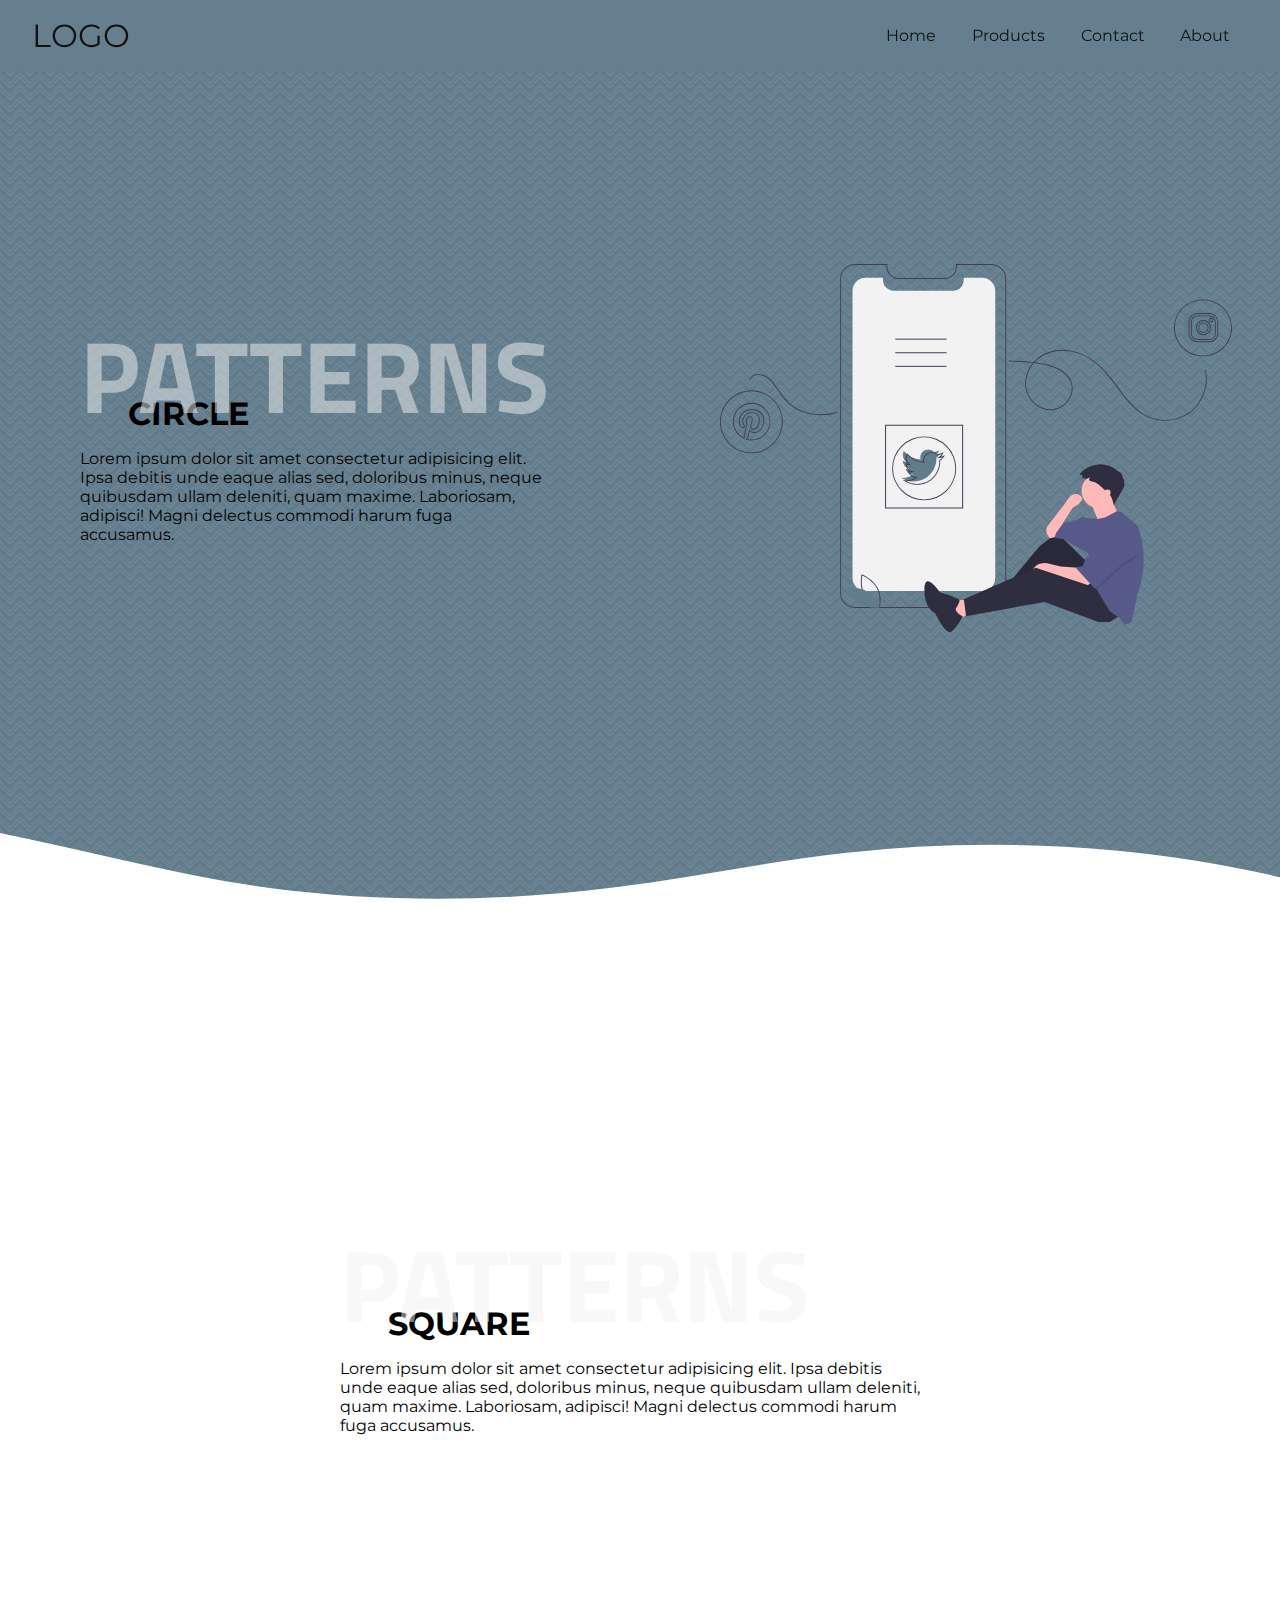
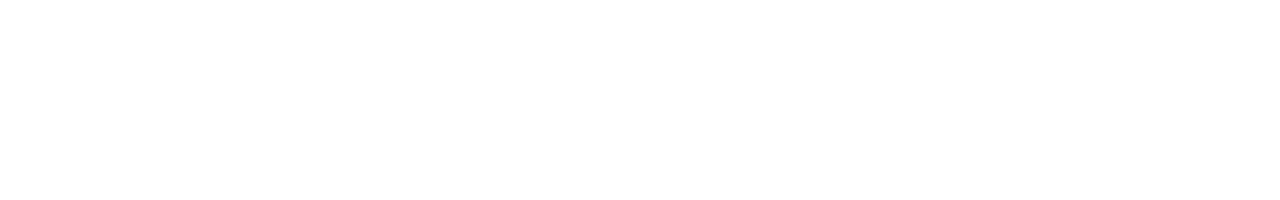
==== index.html @ a1f3b856 "added the main files Html, Css and little Js" ====
<!DOCTYPE html>
<html lang="en">
<head>
    <meta charset="UTF-8">
    <meta name="viewport" content="width=device-width, initial-scale=1.0">
    <link rel="stylesheet" href="style.css">
    <link href="https://fonts.googleapis.com/css2?family=Montserrat&family=Titillium+Web&display=swap" rel="stylesheet">
    <title>Circle Patterns</title>
</head>
<body>
    <!--Header-->
    <header class="header">
        <a href="#" class="logo">LOGO</a>

        <div class="menu-btn">
            <img src="img/menu.png" alt="menu">
        </div>

        <ul class="menu-items">
            <li><a href="#" class="menu-item">Home</a></li>
            <li><a href="#" class="menu-item">Products</a></li>
            <li><a href="#" class="menu-item">Contact</a></li>
            <li><a href="#" class="menu-item">About</a></li>
        </ul>

    </header>

    <!--Hero Section-->
    <section class="section hero-section">

        <div class="hero-col">
            <h1>Patterns</h1>
            <h2>Circle</h2>
            <p>Lorem ipsum dolor sit amet consectetur adipisicing elit. Ipsa debitis unde eaque alias sed, doloribus minus, neque quibusdam ullam deleniti, quam maxime. Laboriosam, adipisci! Magni delectus commodi harum fuga accusamus.</p>
        </div>

        <div class="hero-col">
            <img src="img/undraw_social_sharing_ibwq.svg" alt="social image">
        </div>

        <!--Wave-->
        <div class="custom-shape-divider-bottom-1601122402">
            <svg data-name="Layer 1" xmlns="http://www.w3.org/2000/svg" viewBox="0 0 1200 120" preserveAspectRatio="none">
                <path d="M321.39,56.44c58-10.79,114.16-30.13,172-41.86,82.39-16.72,168.19-17.73,250.45-.39C823.78,31,906.67,72,985.66,92.83c70.05,18.48,146.53,26.09,214.34,3V0H0V27.35A600.21,600.21,0,0,0,321.39,56.44Z" class="shape-fill"></path>
            </svg>
        </div>

    </section>

    <!--second section-->
    <sction class="section sec-section">
        <div class="sec-col">
            <h1>Patterns</h1>
            <h2>Square</h2>
            <p>Lorem ipsum dolor sit amet consectetur adipisicing elit. Ipsa debitis unde eaque alias sed, doloribus minus, neque quibusdam ullam deleniti, quam maxime. Laboriosam, adipisci! Magni delectus commodi harum fuga accusamus.</p>
        </div>
    </sction>

    

    <script src="main.js"></script>
</body>
</html>
---- style.css ----
/* GLobal */
*{
    margin: 0;
    padding: 0;
    box-sizing: border-box;
}

body{font-family: 'Montserrat', sans-serif;}

/* Header */
.header{
    position: fixed;
    top: 0;
    left: 0;
    right: 0;
    display: flex;
    justify-content: space-between;
    align-items: center;
    padding: 1rem 2rem;
    z-index: 1;
    backdrop-filter: blur(50px);/**/
}

.header a{
    text-decoration: none;
    color: #111111;
    font-size: 2rem;
}

.menu-items{
    list-style: none;
    display: flex;
    align-items: center;
}

.menu-items a{
    font-size: 1rem;
    padding: 0.4em 0.8em;
    border-radius: 20px;
    margin: 5px;
    transition: background 0.3s ease-in-out;
}

.menu-items a:hover{background-color: #f2f2f2;}

.menu-btn{
    position: relative;
    display: none;
    justify-content: center;
    align-items: center;
    width: 1.5rem;
    height: 1.5rem;
    cursor: pointer;
    z-index: 1;
}

.menu-btn img{width: 1.5rem;}


/* Section */
.section{
    position: relative;
    height: 100vh;
    display: flex;
    justify-content: center;
    align-items: center;
}

/* Hero Section */
.hero-section{
    background-color: #607D8B;
    background-image: url("data:image/svg+xml,%3Csvg xmlns='http://www.w3.org/2000/svg' width='20' height='12' viewBox='0 0 20 12'%3E%3Cg fill-rule='evenodd'%3E%3Cg id='charlie-brown' fill='%239C92AC' fill-opacity='0.4'%3E%3Cpath d='M9.8 12L0 2.2V.8l10 10 10-10v1.4L10.2 12h-.4zm-4 0L0 6.2V4.8L7.2 12H5.8zm8.4 0L20 6.2V4.8L12.8 12h1.4zM9.8 0l.2.2.2-.2h-.4zm-4 0L10 4.2 14.2 0h-1.4L10 2.8 7.2 0H5.8z'/%3E%3C/g%3E%3C/g%3E%3C/svg%3E");
}

.hero-col{
    padding: clamp(1rem, 8vw, 5rem);/* clamp(min, sweet spot, max) */
    min-width: 50%;
}

.section h1{
    font-size: clamp(60px, 8vw, 200px);
    font-family: 'Titillium Web', sans-serif;
    font-weight: 700;
    line-height: 3vw;
    color: #f2f2f2;
    opacity: 0.5;
    text-transform: uppercase;
    cursor: default;
}

.section h2{
    font-size: clamp(18px, 2.5vw, 60px);
    padding-left: 3rem;
    text-transform: uppercase;
    z-index: 1000;
}

.section p{padding: 1rem 1rem 0 0;}

.hero-section img{width: clamp(350px, 40vw, 600px);}

/* Second Section */
.sec-col{
    width: clamp(300px, 50vw, 600px)
}

/* Wave styles from "shapedivider.app" */
.custom-shape-divider-bottom-1601122402 {
    position: absolute;
    bottom: 0;
    left: 0;
    width: 100%;
    overflow: hidden;
    line-height: 0;
    transform: rotate(180deg);
}

.custom-shape-divider-bottom-1601122402 svg {
    position: relative;
    display: block;
    width: calc(127% + 1.3px);
    height: 100px;
}

.custom-shape-divider-bottom-1601122402 .shape-fill {
    fill: #FFFFFF;
}

/* For tablet devices */
@media (max-width: 1023px){
    .section{
        flex-direction: column;
        padding-top: 80px;
        height: auto;
    }

    .hero-section img{
        width: clamp(300px, 35vw, 550px);
        padding-bottom: 30px;
    }

    .hero-col{
        max-width: 100%;
        width: clamp(300px, 50vw, 600px);
    }

    .header .logo{font-size: 1.5rem;}

    .sec-section{height: 100vh;}

    .menu-btn{display: flex;}

    .menu-items{
        flex-direction: column;
        position: absolute;
        justify-content: space-evenly;
        top: 0;
        right: 0;
        left: 0;
        height: 50vh;
        transform: translateX(100vw);
        background-color: #f2f2f2;
        transition: transform 0.3s ease-in-out;
    }

    .menu-items.open{
        flex-direction: column;
        position: absolute;
        justify-content: space-evenly;
        top: 0;
        right: 0;
        left: 0;
        height: 50vh;
        transform: translateX(0vw);
        background-color: #f2f2f2;
    }

    .menu-items a:hover{background-color: #607D8B;}

}

/* For mobile devices */
@media (max-width: 767px) {
    .custom-shape-divider-bottom-1601122402 svg {
        width: calc(146% + 1.3px);
        height: 91px;
    }
}
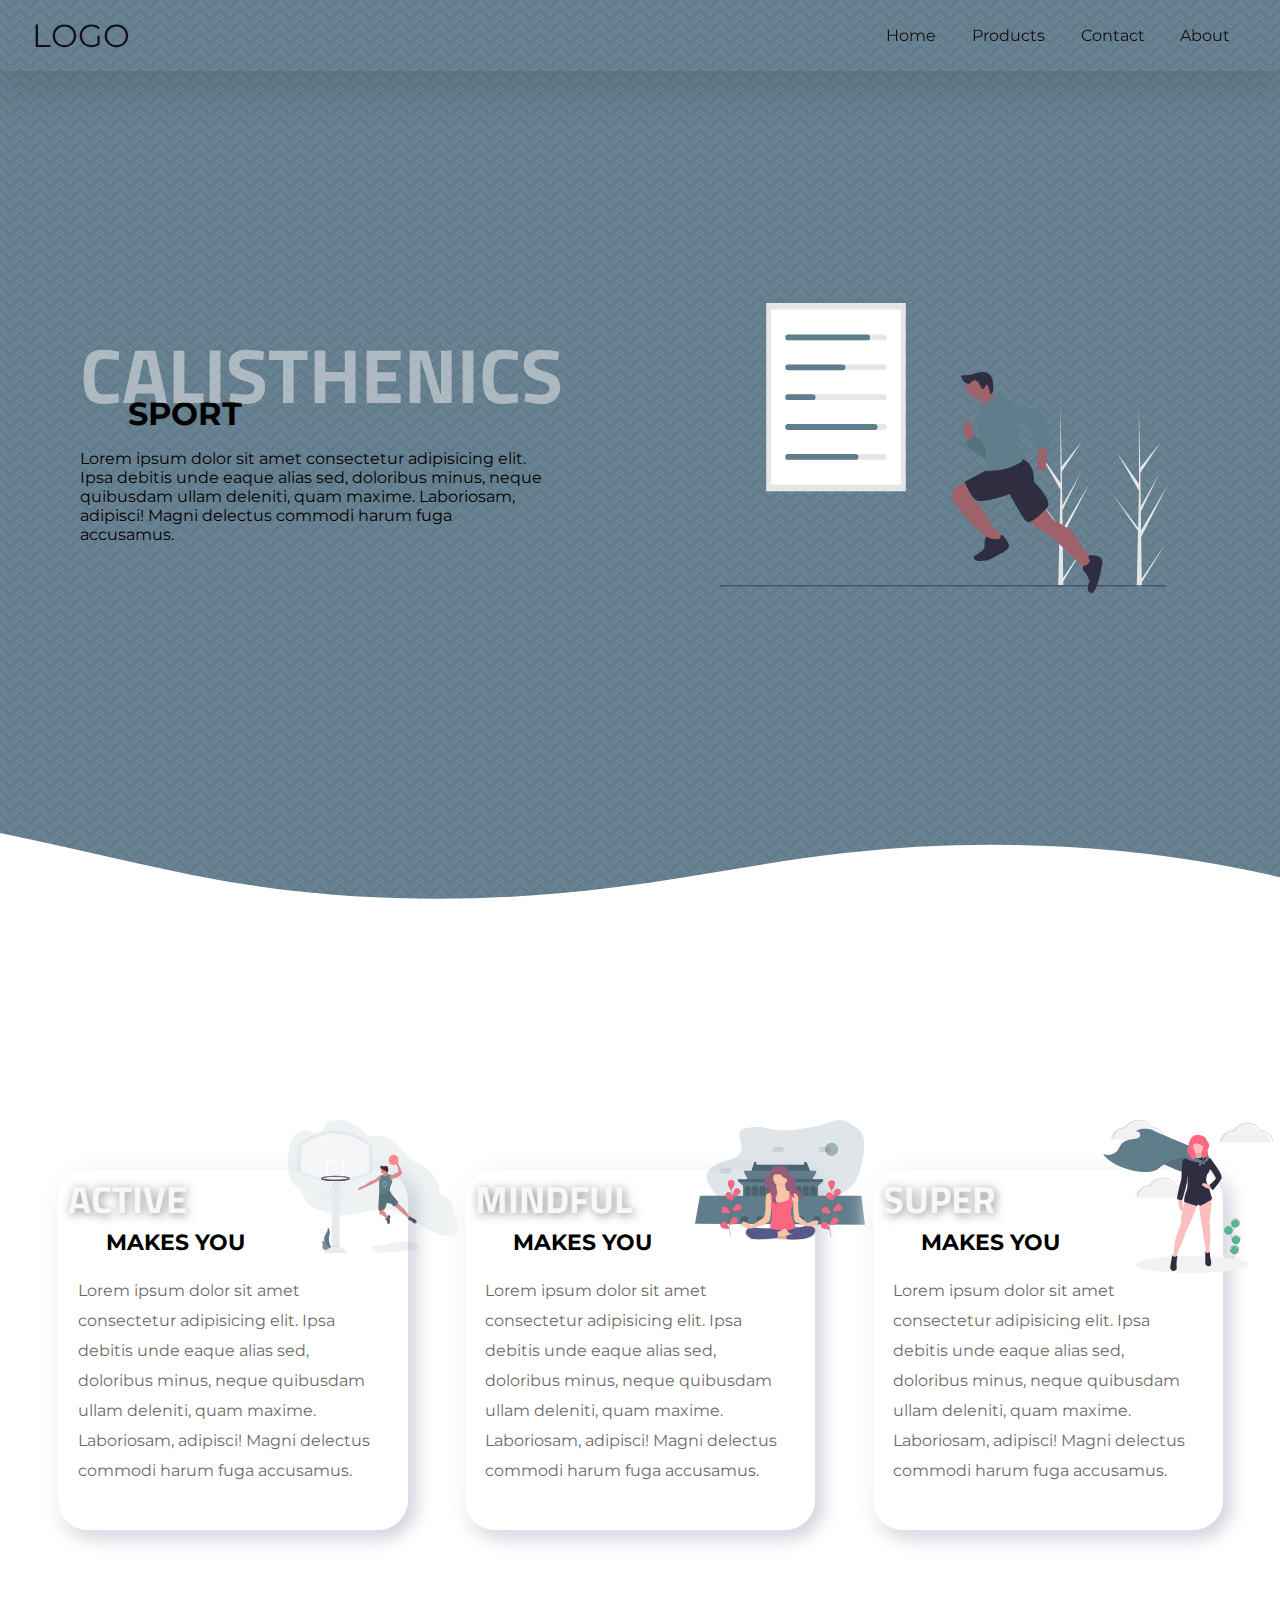
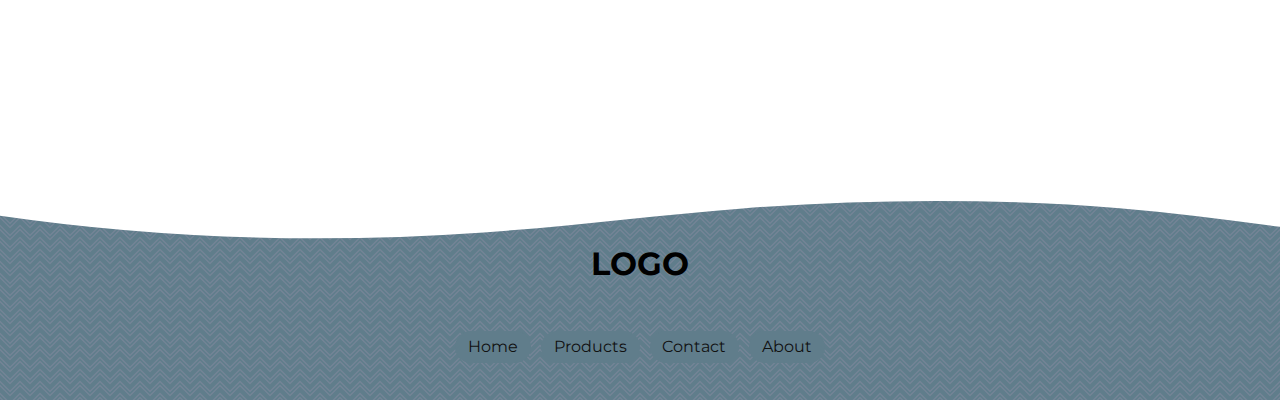
==== commit 24436e57: "modify some things in main files" ====
--- a/index.html
+++ b/index.html
@@ -29,13 +29,13 @@
     <section class="section hero-section">
 
         <div class="hero-col">
-            <h1>Patterns</h1>
-            <h2>Circle</h2>
+            <h1>Calisthenics</h1>
+            <h2>Sport</h2>
             <p>Lorem ipsum dolor sit amet consectetur adipisicing elit. Ipsa debitis unde eaque alias sed, doloribus minus, neque quibusdam ullam deleniti, quam maxime. Laboriosam, adipisci! Magni delectus commodi harum fuga accusamus.</p>
         </div>
 
         <div class="hero-col">
-            <img src="img/undraw_social_sharing_ibwq.svg" alt="social image">
+            <img src="img/undraw_fitness_stats_sht6.svg" alt="social image">
         </div>
 
         <!--Wave-->
@@ -49,14 +49,68 @@
 
     <!--second section-->
     <sction class="section sec-section">
+        
         <div class="sec-col">
-            <h1>Patterns</h1>
-            <h2>Square</h2>
-            <p>Lorem ipsum dolor sit amet consectetur adipisicing elit. Ipsa debitis unde eaque alias sed, doloribus minus, neque quibusdam ullam deleniti, quam maxime. Laboriosam, adipisci! Magni delectus commodi harum fuga accusamus.</p>
+
+            <div class="title">
+                <h1>Active</h1>
+                <h2>Makes You</h2>
+            </div>
+
+            <img src="img/undraw_basketball_agx4.svg" alt="basketball">
+            
+            <div class="content">
+                <p>Lorem ipsum dolor sit amet consectetur adipisicing elit. Ipsa debitis unde eaque alias sed, doloribus minus, neque quibusdam ullam deleniti, quam maxime. Laboriosam, adipisci! Magni delectus commodi harum fuga accusamus.</p>
+            </div>
+
+        </div>
+        
+        <div class ="sec-col">
+
+            <div class="title">
+                <h1>Mindful</h1>
+                <h2>Makes You</h2>
+            </div>
+            <img src="img/undraw_mindfulness_scgo.svg" alt="basketball">
+
+            <div class="content">
+                <p>Lorem ipsum dolor sit amet consectetur adipisicing elit. Ipsa debitis unde eaque alias sed, doloribus minus, neque quibusdam ullam deleniti, quam maxime. Laboriosam, adipisci! Magni delectus commodi harum fuga accusamus.</p>
+            </div>
+        </div>
+
+        <div class="sec-col">
+
+            <div class="title">
+                <h1>Super</h1>
+                <h2>Makes You</h2>
+            </div>
+            <img src="img/undraw_super_woman_dv0y.svg" alt="finish line">
+            
+            <div class="content">
+                <p>Lorem ipsum dolor sit amet consectetur adipisicing elit. Ipsa debitis unde eaque alias sed, doloribus minus, neque quibusdam ullam deleniti, quam maxime. Laboriosam, adipisci! Magni delectus commodi harum fuga accusamus.</p>
+            </div>
         </div>
     </sction>
 
+    <!--Footer-->
     
+    <div class="footer">
+
+        <h1>LOGO</h1>
+
+        <ul class="footer-items">
+            <li><a href="#">Home</a></li>
+            <li><a href="#">Products</a></li>
+            <li><a href="#">Contact</a></li>
+            <li><a href="#">About</a></li>
+        </ul>
+
+        <div class="custom-shape-divider-top-1601157215">
+            <svg data-name="Layer 1" xmlns="http://www.w3.org/2000/svg" viewBox="0 0 1200 120" preserveAspectRatio="none">
+                <path d="M321.39,56.44c58-10.79,114.16-30.13,172-41.86,82.39-16.72,168.19-17.73,250.45-.39C823.78,31,906.67,72,985.66,92.83c70.05,18.48,146.53,26.09,214.34,3V0H0V27.35A600.21,600.21,0,0,0,321.39,56.44Z" class="shape-fill"></path>
+            </svg>
+        </div>
+    </div>
 
     <script src="main.js"></script>
 </body>
--- a/style.css
+++ b/style.css
@@ -16,9 +16,9 @@
     display: flex;
     justify-content: space-between;
     align-items: center;
+    box-shadow: 0 19px 38px rgba(0, 0, 0, 0.1);
     padding: 1rem 2rem;
     z-index: 1;
-    backdrop-filter: blur(50px);/**/
 }
 
 .header a{
@@ -78,7 +78,7 @@
 }
 
 .section h1{
-    font-size: clamp(60px, 8vw, 200px);
+    font-size: clamp(50px, 6vw, 140px);
     font-family: 'Titillium Web', sans-serif;
     font-weight: 700;
     line-height: 3vw;
@@ -97,12 +97,47 @@
 
 .section p{padding: 1rem 1rem 0 0;}
 
-.hero-section img{width: clamp(350px, 40vw, 600px);}
+.hero-section img{width: clamp(300px, 35vw, 550px);}
 
 /* Second Section */
-.sec-col{
-    width: clamp(300px, 50vw, 600px)
-}
+.sec-section{
+    display: flex;
+    flex-direction: row;
+    justify-content: space-evenly;
+    align-items: center;
+    padding: 40px 0;
+}
+
+.sec-section .sec-col{
+    position: relative;
+    height: 360px;
+    width: 350px;
+    background-color: #fff;
+    border-radius: 30px;
+    box-shadow: -5px -5px 20px #fff,
+     5px 5px 20px #babecc;
+}
+
+.sec-col .title h1{
+    font-size: 2.4em;
+    padding: 10px;
+    text-shadow: 2px 2px 10px #222, -2px -2px 10px #f2f2f2;
+}
+
+.sec-col .title h2{
+    font-size: 1.4em;
+}
+
+.sec-col img{
+    width: 170px;
+    position: absolute;
+    top: -50px;
+    right: -50px;
+}
+
+/* benefit p styles*/
+.content{padding: 0 20px;}
+.content p{line-height: 30px;opacity: 0.6;padding-top: 20px;}
 
 /* Wave styles from "shapedivider.app" */
 .custom-shape-divider-bottom-1601122402 {
@@ -126,6 +161,75 @@
     fill: #FFFFFF;
 }
 
+/* Footer */
+.footer{
+    position: relative;
+    display: flex;
+    flex-direction: column;
+    justify-content: space-around;
+    align-items: center;
+    background-color: #607D8B;
+    height: 200px;
+    padding: 1rem 2rem;
+    z-index: 1;
+    background-image: url("data:image/svg+xml,%3Csvg xmlns='http://www.w3.org/2000/svg' width='20' height='12' viewBox='0 0 20 12'%3E%3Cg fill-rule='evenodd'%3E%3Cg id='charlie-brown' fill='%239C92AC' fill-opacity='0.4'%3E%3Cpath d='M9.8 12L0 2.2V.8l10 10 10-10v1.4L10.2 12h-.4zm-4 0L0 6.2V4.8L7.2 12H5.8zm8.4 0L20 6.2V4.8L12.8 12h1.4zM9.8 0l.2.2.2-.2h-.4zm-4 0L10 4.2 14.2 0h-1.4L10 2.8 7.2 0H5.8z'/%3E%3C/g%3E%3C/g%3E%3C/svg%3E");
+}
+
+/* second wave*/
+.custom-shape-divider-top-1601157215 {
+    position: absolute;
+    top: 0;
+    left: 0;
+    width: 100%;
+    overflow: hidden;
+    line-height: 0;
+}
+
+.custom-shape-divider-top-1601157215 svg {
+    position: relative;
+    display: block;
+    width: calc(141% + 1.3px);
+    height: 69px;
+}
+
+.custom-shape-divider-top-1601157215 .shape-fill {
+    fill: #FFFFFF;
+}
+
+/** For mobile devices **/
+@media (max-width: 767px) {
+    .custom-shape-divider-top-1601157215 svg {
+        width: calc(141% + 1.3px);
+        height: 40px;
+    }
+}
+
+.footer h1{text-align: center;}
+
+.footer a{
+    text-decoration: none;
+    color: #111111;
+    font-size: 2rem;
+    background-color: #607D8B;
+}
+
+.footer-items{
+    list-style: none;
+    display: flex;
+    align-items: center;
+    justify-content: center;
+}
+
+.footer-items a{
+    font-size: 1rem;
+    padding: 0.4em 0.8em;
+    border-radius: 20px;
+    margin: 5px;
+    transition: background 0.3s ease-in-out;
+}
+
+.footer-items a:hover{background-color: #f2f2f2;}
+
 /* For tablet devices */
 @media (max-width: 1023px){
     .section{
@@ -145,8 +249,6 @@
     }
 
     .header .logo{font-size: 1.5rem;}
-
-    .sec-section{height: 100vh;}
 
     .menu-btn{display: flex;}
 
@@ -177,6 +279,13 @@
 
     .menu-items a:hover{background-color: #607D8B;}
 
+    .sec-section{
+        flex-direction: column;
+        height: auto;
+        padding: 80px 0;
+    }
+
+    .sec-col{margin-top: 80px;}
 }
 
 /* For mobile devices */
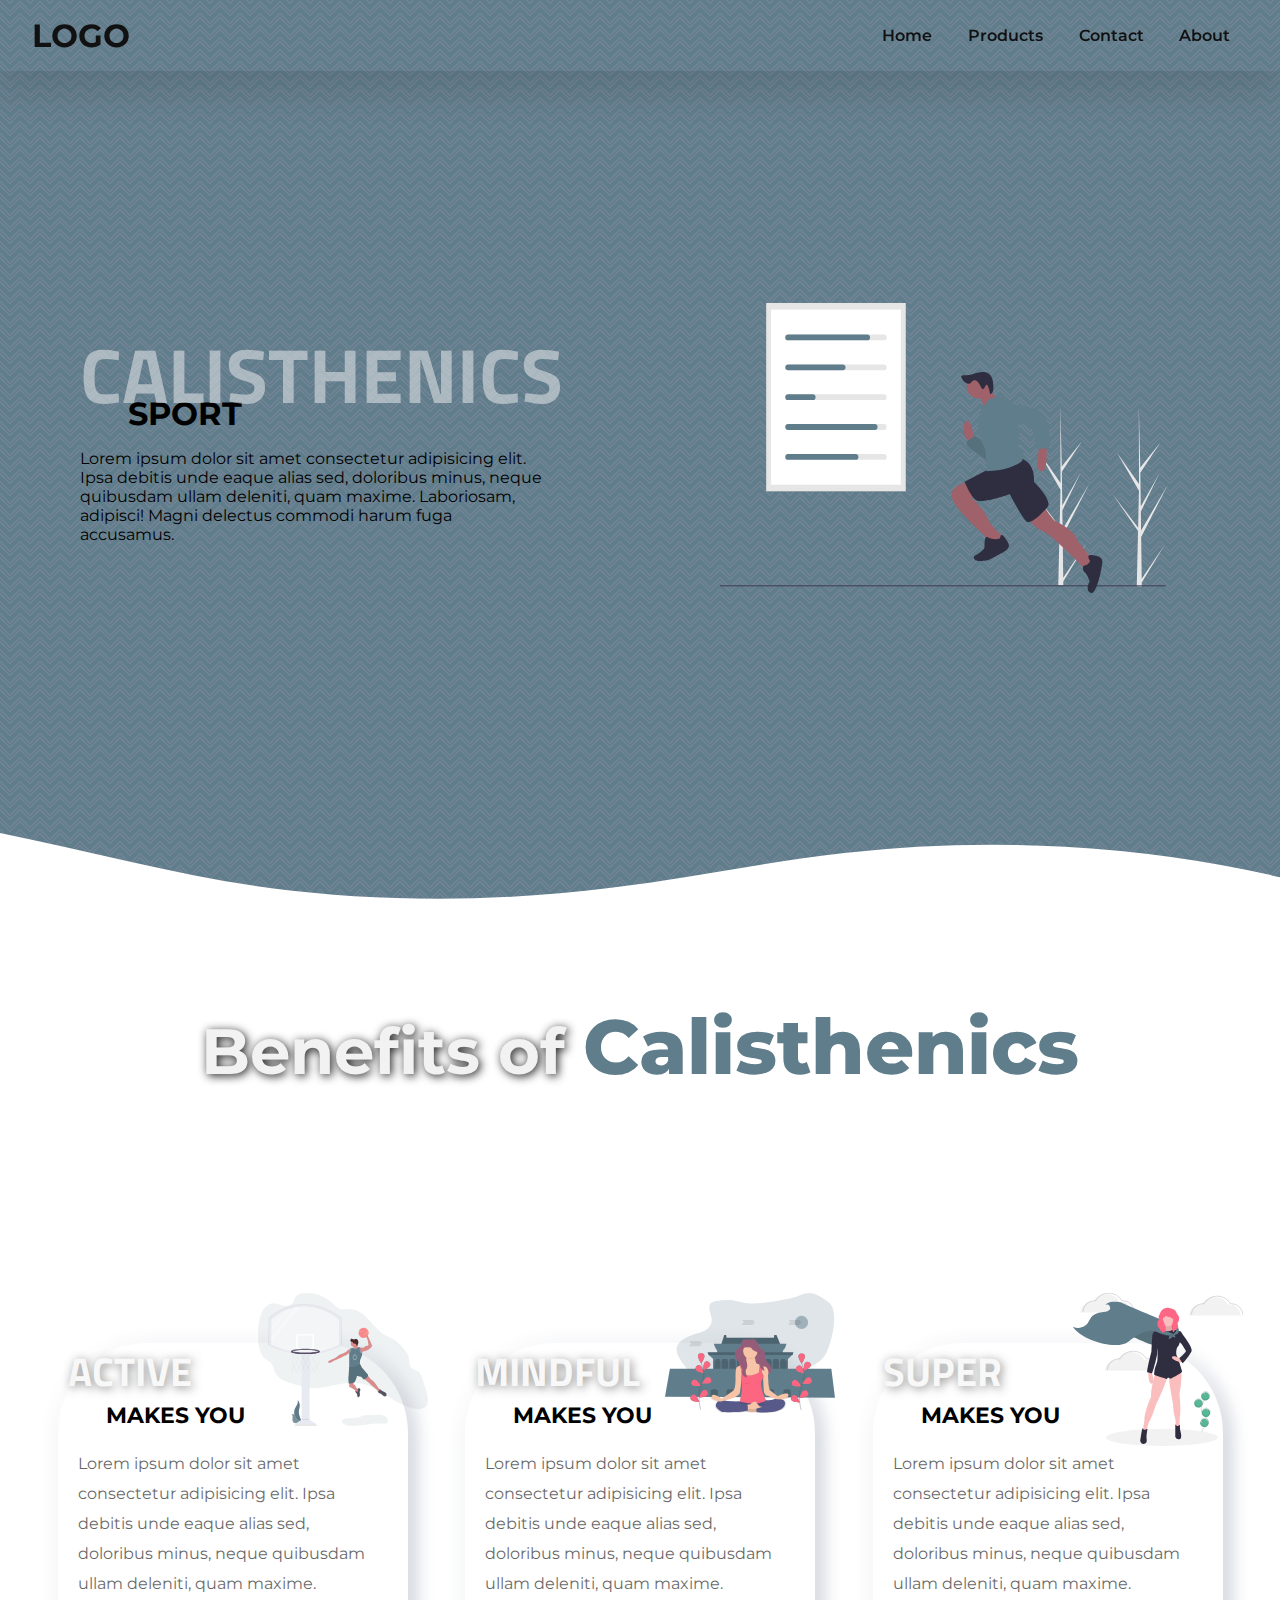
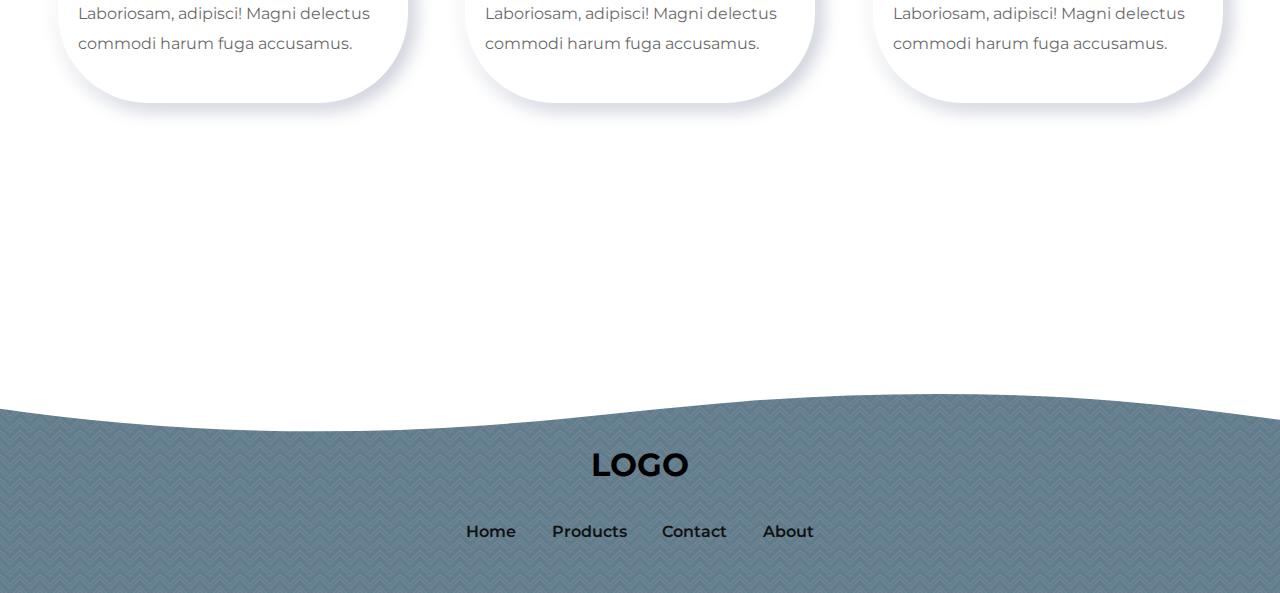
==== commit 2cb0a098: "added iframe files and some modifications" ====
--- a/index.html
+++ b/index.html
@@ -4,12 +4,13 @@
     <meta charset="UTF-8">
     <meta name="viewport" content="width=device-width, initial-scale=1.0">
     <link rel="stylesheet" href="style.css">
-    <link href="https://fonts.googleapis.com/css2?family=Montserrat&family=Titillium+Web&display=swap" rel="stylesheet">
+    <link href="https://fonts.googleapis.com/css2?family=Montserrat:wght@400;500;600;700;800&family=Titillium+Web:wght@400;600;700&display=swap" rel="stylesheet">
     <title>Circle Patterns</title>
 </head>
 <body>
     <!--Header-->
     <header class="header">
+
         <a href="#" class="logo">LOGO</a>
 
         <div class="menu-btn">
@@ -38,7 +39,7 @@
             <img src="img/undraw_fitness_stats_sht6.svg" alt="social image">
         </div>
 
-        <!--Wave-->
+        <!--First Wave-->
         <div class="custom-shape-divider-bottom-1601122402">
             <svg data-name="Layer 1" xmlns="http://www.w3.org/2000/svg" viewBox="0 0 1200 120" preserveAspectRatio="none">
                 <path d="M321.39,56.44c58-10.79,114.16-30.13,172-41.86,82.39-16.72,168.19-17.73,250.45-.39C823.78,31,906.67,72,985.66,92.83c70.05,18.48,146.53,26.09,214.34,3V0H0V27.35A600.21,600.21,0,0,0,321.39,56.44Z" class="shape-fill"></path>
@@ -48,8 +49,13 @@
     </section>
 
     <!--second section-->
+    <div class="section-title">
+        <h1>Benefits of <span class="main">Calisthenics</span></h1>
+    </div>
+
     <sction class="section sec-section">
         
+        <!--columns-->
         <div class="sec-col">
 
             <div class="title">
@@ -71,11 +77,13 @@
                 <h1>Mindful</h1>
                 <h2>Makes You</h2>
             </div>
+
             <img src="img/undraw_mindfulness_scgo.svg" alt="basketball">
 
             <div class="content">
                 <p>Lorem ipsum dolor sit amet consectetur adipisicing elit. Ipsa debitis unde eaque alias sed, doloribus minus, neque quibusdam ullam deleniti, quam maxime. Laboriosam, adipisci! Magni delectus commodi harum fuga accusamus.</p>
             </div>
+
         </div>
 
         <div class="sec-col">
@@ -84,12 +92,15 @@
                 <h1>Super</h1>
                 <h2>Makes You</h2>
             </div>
+
             <img src="img/undraw_super_woman_dv0y.svg" alt="finish line">
             
             <div class="content">
                 <p>Lorem ipsum dolor sit amet consectetur adipisicing elit. Ipsa debitis unde eaque alias sed, doloribus minus, neque quibusdam ullam deleniti, quam maxime. Laboriosam, adipisci! Magni delectus commodi harum fuga accusamus.</p>
             </div>
+
         </div>
+
     </sction>
 
     <!--Footer-->
@@ -105,11 +116,13 @@
             <li><a href="#">About</a></li>
         </ul>
 
+        <!--Second wave-->
         <div class="custom-shape-divider-top-1601157215">
             <svg data-name="Layer 1" xmlns="http://www.w3.org/2000/svg" viewBox="0 0 1200 120" preserveAspectRatio="none">
                 <path d="M321.39,56.44c58-10.79,114.16-30.13,172-41.86,82.39-16.72,168.19-17.73,250.45-.39C823.78,31,906.67,72,985.66,92.83c70.05,18.48,146.53,26.09,214.34,3V0H0V27.35A600.21,600.21,0,0,0,321.39,56.44Z" class="shape-fill"></path>
             </svg>
         </div>
+
     </div>
 
     <script src="main.js"></script>
--- a/style.css
+++ b/style.css
@@ -5,9 +5,10 @@
     box-sizing: border-box;
 }
 
-body{font-family: 'Montserrat', sans-serif;}
-
-/* Header */
+body{font-family: 'Montserrat', sans-serif;width: 100%;}
+
+/*---------------------------------------------------------------*/
+/* Start Header */
 .header{
     position: fixed;
     top: 0;
@@ -21,6 +22,10 @@
     z-index: 1;
 }
 
+.header .logo{
+    font-weight: 700;
+}
+
 .header a{
     text-decoration: none;
     color: #111111;
@@ -35,6 +40,7 @@
 
 .menu-items a{
     font-size: 1rem;
+    font-weight: 600;
     padding: 0.4em 0.8em;
     border-radius: 20px;
     margin: 5px;
@@ -55,9 +61,9 @@
 }
 
 .menu-btn img{width: 1.5rem;}
-
-
-/* Section */
+/* End Header */
+/*--------------------------------------------------------------*/
+/* Start Main Section */
 .section{
     position: relative;
     height: 100vh;
@@ -92,54 +98,13 @@
     font-size: clamp(18px, 2.5vw, 60px);
     padding-left: 3rem;
     text-transform: uppercase;
-    z-index: 1000;
 }
 
 .section p{padding: 1rem 1rem 0 0;}
 
 .hero-section img{width: clamp(300px, 35vw, 550px);}
 
-/* Second Section */
-.sec-section{
-    display: flex;
-    flex-direction: row;
-    justify-content: space-evenly;
-    align-items: center;
-    padding: 40px 0;
-}
-
-.sec-section .sec-col{
-    position: relative;
-    height: 360px;
-    width: 350px;
-    background-color: #fff;
-    border-radius: 30px;
-    box-shadow: -5px -5px 20px #fff,
-     5px 5px 20px #babecc;
-}
-
-.sec-col .title h1{
-    font-size: 2.4em;
-    padding: 10px;
-    text-shadow: 2px 2px 10px #222, -2px -2px 10px #f2f2f2;
-}
-
-.sec-col .title h2{
-    font-size: 1.4em;
-}
-
-.sec-col img{
-    width: 170px;
-    position: absolute;
-    top: -50px;
-    right: -50px;
-}
-
-/* benefit p styles*/
-.content{padding: 0 20px;}
-.content p{line-height: 30px;opacity: 0.6;padding-top: 20px;}
-
-/* Wave styles from "shapedivider.app" */
+/* First Wave */
 .custom-shape-divider-bottom-1601122402 {
     position: absolute;
     bottom: 0;
@@ -157,23 +122,71 @@
     height: 100px;
 }
 
-.custom-shape-divider-bottom-1601122402 .shape-fill {
-    fill: #FFFFFF;
-}
-
-/* Footer */
-.footer{
-    position: relative;
-    display: flex;
-    flex-direction: column;
-    justify-content: space-around;
-    align-items: center;
-    background-color: #607D8B;
-    height: 200px;
-    padding: 1rem 2rem;
-    z-index: 1;
-    background-image: url("data:image/svg+xml,%3Csvg xmlns='http://www.w3.org/2000/svg' width='20' height='12' viewBox='0 0 20 12'%3E%3Cg fill-rule='evenodd'%3E%3Cg id='charlie-brown' fill='%239C92AC' fill-opacity='0.4'%3E%3Cpath d='M9.8 12L0 2.2V.8l10 10 10-10v1.4L10.2 12h-.4zm-4 0L0 6.2V4.8L7.2 12H5.8zm8.4 0L20 6.2V4.8L12.8 12h1.4zM9.8 0l.2.2.2-.2h-.4zm-4 0L10 4.2 14.2 0h-1.4L10 2.8 7.2 0H5.8z'/%3E%3C/g%3E%3C/g%3E%3C/svg%3E");
-}
+.custom-shape-divider-bottom-1601122402 .shape-fill {fill: #FFFFFF;}
+
+/* End of Main Section */
+/*-------------------------------------------------------------*/
+/* Start Second Section */
+.section-title{
+    text-align: center;
+    color: #f2f2f2;
+    margin-top: 100px;
+}
+
+.section-title h1{
+    font-size: 4em;
+    text-shadow: 2px 2px 10px #222, -2px -2px 10px #f2f2f2;
+}
+
+.section-title .main{
+    color: #607D8B;
+    font-size: 1.2em;
+    font-weight: 800 !important;
+    text-shadow: none;
+}
+
+.sec-section{
+    display: flex;
+    flex-direction: row;
+    justify-content: space-evenly;
+    align-items: center;
+    padding-bottom: 40px;
+}
+
+.sec-section .sec-col{
+    position: relative;
+    height: 360px;
+    width: 350px;
+    background-color: #fff;
+    border-radius: 90px;
+    box-shadow: -5px -5px 20px #fff,
+     5px 5px 20px #babecc;
+}
+
+.sec-col .title h1{
+    font-size: 2.5em;
+    padding: 10px;
+    text-shadow: 2px 2px 10px #222, -2px -2px 10px #f2f2f2;
+}
+
+.sec-col .title h2{font-size: 1.4em;}
+
+.sec-col img{
+    width: 170px;
+    position: absolute;
+    top: -50px;
+    right: -20px;
+}
+
+.content{padding: 0 20px;}
+
+.content p{line-height: 30px;
+    opacity: 0.6;
+    padding-top: 20px;
+}
+/* End of Second Section */
+/*--------------------------------------------------------*/
+/* Start of Footer */
 
 /* second wave*/
 .custom-shape-divider-top-1601157215 {
@@ -196,32 +209,33 @@
     fill: #FFFFFF;
 }
 
-/** For mobile devices **/
-@media (max-width: 767px) {
-    .custom-shape-divider-top-1601157215 svg {
-        width: calc(141% + 1.3px);
-        height: 40px;
-    }
-}
-
-.footer h1{text-align: center;}
-
-.footer a{
+/* Footer */
+.footer{
+    position: relative;
+    display: flex;
+    flex-direction: column;
+    justify-content: space-around;
+    align-items: center;
+    text-align: center;
+    background-color: #607D8B;
+    height: 200px;
+    padding: 2rem 2rem;
+    z-index: 1;
+    background-image: url("data:image/svg+xml,%3Csvg xmlns='http://www.w3.org/2000/svg' width='20' height='12' viewBox='0 0 20 12'%3E%3Cg fill-rule='evenodd'%3E%3Cg id='charlie-brown' fill='%239C92AC' fill-opacity='0.4'%3E%3Cpath d='M9.8 12L0 2.2V.8l10 10 10-10v1.4L10.2 12h-.4zm-4 0L0 6.2V4.8L7.2 12H5.8zm8.4 0L20 6.2V4.8L12.8 12h1.4zM9.8 0l.2.2.2-.2h-.4zm-4 0L10 4.2 14.2 0h-1.4L10 2.8 7.2 0H5.8z'/%3E%3C/g%3E%3C/g%3E%3C/svg%3E");
+}
+
+.footer-items{
+    list-style: none;
+    display: flex;
+    align-items: center;
+    justify-content: center;
+}
+
+.footer-items a{
     text-decoration: none;
     color: #111111;
-    font-size: 2rem;
-    background-color: #607D8B;
-}
-
-.footer-items{
-    list-style: none;
-    display: flex;
-    align-items: center;
-    justify-content: center;
-}
-
-.footer-items a{
     font-size: 1rem;
+    font-weight: 600;
     padding: 0.4em 0.8em;
     border-radius: 20px;
     margin: 5px;
@@ -229,6 +243,9 @@
 }
 
 .footer-items a:hover{background-color: #f2f2f2;}
+/* End of Footer */
+/*----------------------------------------------------------------*/
+/* Rsponsive */
 
 /* For tablet devices */
 @media (max-width: 1023px){
@@ -252,6 +269,7 @@
 
     .menu-btn{display: flex;}
 
+    /* Toggle the menu */
     .menu-items{
         flex-direction: column;
         position: absolute;
@@ -260,6 +278,8 @@
         right: 0;
         left: 0;
         height: 50vh;
+        width: 50vw;
+        opacity: 0.8;
         transform: translateX(100vw);
         background-color: #f2f2f2;
         transition: transform 0.3s ease-in-out;
@@ -273,7 +293,9 @@
         right: 0;
         left: 0;
         height: 50vh;
-        transform: translateX(0vw);
+        width: 50vw;
+        opacity: 0.8;
+        transform: translateX(50vw);
         background-color: #f2f2f2;
     }
 
@@ -286,6 +308,12 @@
     }
 
     .sec-col{margin-top: 80px;}
+
+    .section-title h1{font-size: 2.4em;}
+
+    .section-title .main{
+        font-size: 1.4em;
+    }
 }
 
 /* For mobile devices */
@@ -294,8 +322,13 @@
         width: calc(146% + 1.3px);
         height: 91px;
     }
-}
-
-
-
-
+
+    .custom-shape-divider-top-1601157215 svg {
+        width: calc(141% + 1.3px);
+        height: 40px;
+    }
+}
+
+
+
+
